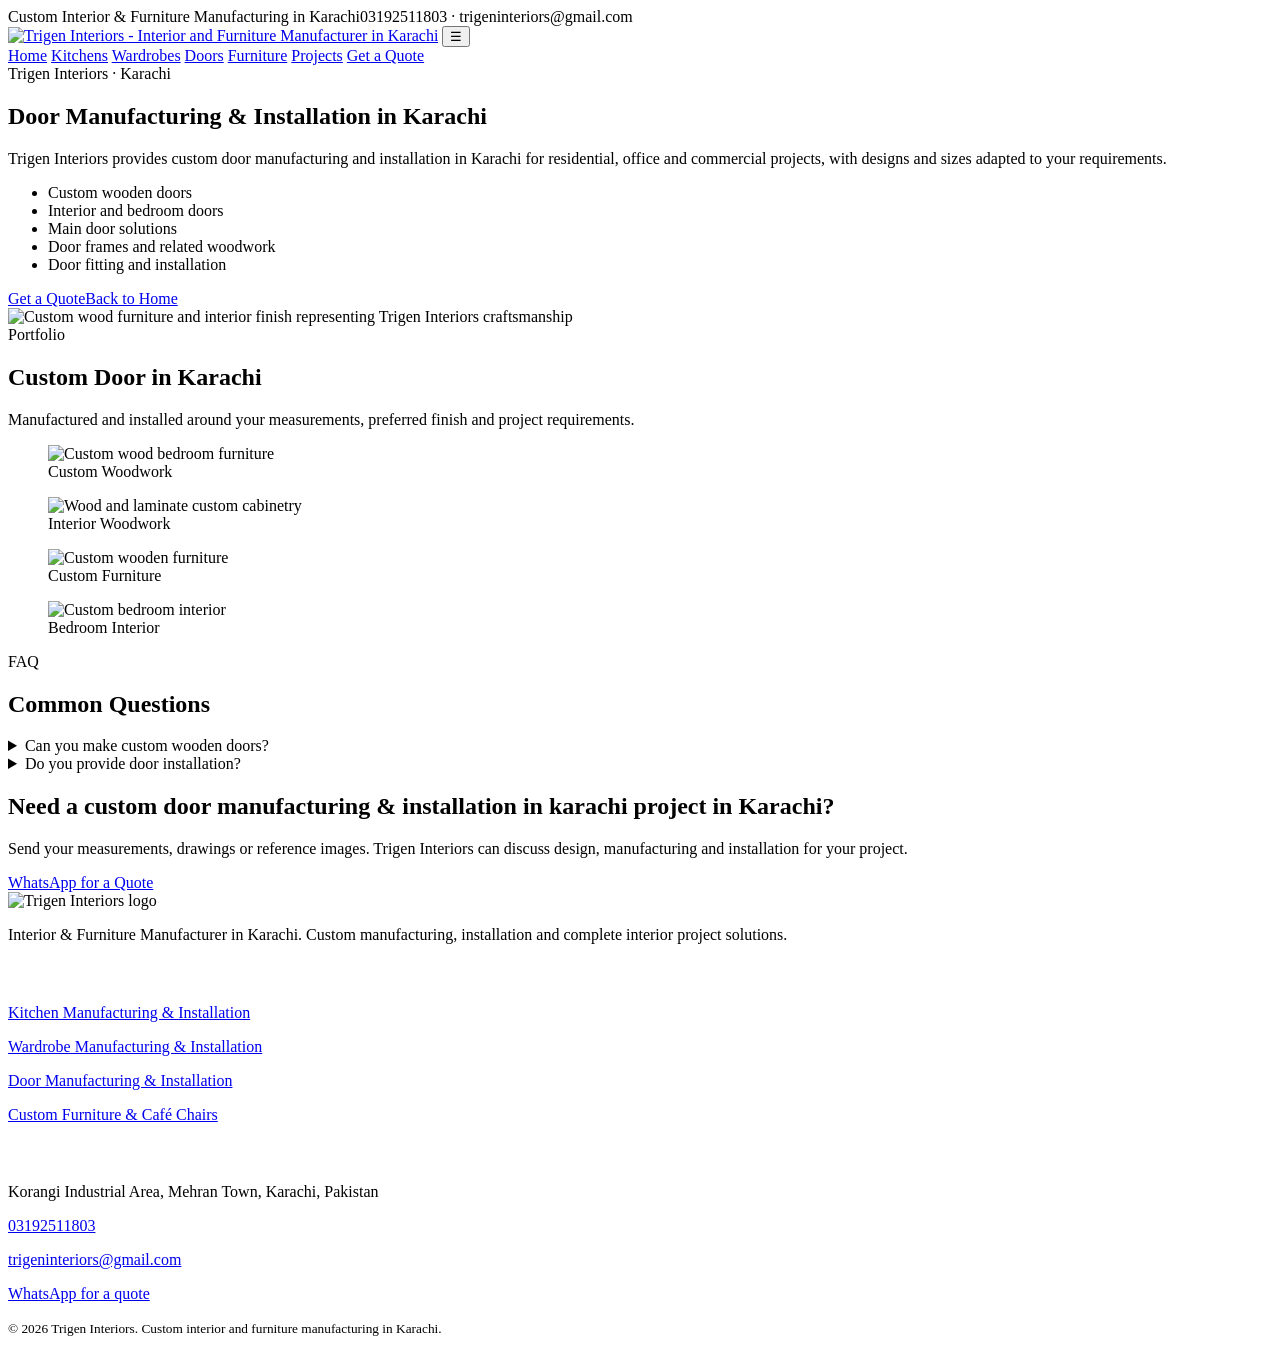
==== doors.html @ a64b908a "Add files via upload" ====
<!doctype html>
<html lang="en">
<head>
<meta charset="utf-8">
<meta name="viewport" content="width=device-width,initial-scale=1">
<meta name="theme-color" content="#17395f">
<link rel="stylesheet" href="assets/style.css">

<title>Door Manufacturing & Installation in Karachi | Trigen Interiors</title>
<meta name="description" content="Custom wooden door manufacturer in Karachi offering interior doors, main doors, door frames, custom designs, manufacturing and professional door installation.">
<link rel="canonical" href="https://trigeninteriors.com/door-manufacturing-&-installation-in-karachi/">

<script type="application/ld+json">
{
  "@context":"https://schema.org",
  "@type":"FurnitureStore",
  "name":"Trigen Interiors",
  "url":"https://trigeninteriors.com/",
  "telephone":"+92-319-2511803",
  "email":"trigeninteriors@gmail.com",
  "image":"https://trigeninteriors.com/assets/logo.webp",
  "description":"Interior and furniture manufacturer in Karachi providing custom kitchens, kitchen cabinets, wardrobes, wooden doors, office furniture, café chairs, custom furniture, interior manufacturing, installation and renovation.",
  "address":{
    "@type":"PostalAddress",
    "streetAddress":"Sector 6F, Street 13, Mehran Town, Korangi Industrial Area",
    "addressLocality":"Karachi",
    "addressRegion":"Sindh",
    "addressCountry":"PK"
  },
  "areaServed":{"@type":"City","name":"Karachi"},
  "sameAs":["https://trigeninteriors.com/"]
}
</script>

</head><body>
<header>
  <div class="topbar"><div class="container"><span>Custom Interior & Furniture Manufacturing in Karachi</span><span>03192511803 · trigeninteriors@gmail.com</span></div></div>
  <nav class="nav"><div class="container nav-inner">
    <a href="index.html" aria-label="Trigen Interiors home"><img class="logo" src="assets/logo.webp" alt="Trigen Interiors - Interior and Furniture Manufacturer in Karachi"></a>
    <button class="menu" aria-label="Open navigation">☰</button>
    <div class="nav-links">
      <a href="index.html">Home</a>
      <a href="kitchens.html">Kitchens</a>
      <a href="wardrobes.html">Wardrobes</a>
      <a href="doors.html">Doors</a>
      <a href="index.html#furniture">Furniture</a>
      <a href="index.html#projects">Projects</a>
      <a class="btn btn-primary" href="https://wa.me/923192511803">Get a Quote</a>
    </div>
  </div></nav>
</header>

<main>
<section class="service-hero"><div class="container service-grid">
<div><span class="kicker">Trigen Interiors · Karachi</span><h1>Door Manufacturing & Installation in Karachi</h1><p class="lead">Trigen Interiors provides custom door manufacturing and installation in Karachi for residential, office and commercial projects, with designs and sizes adapted to your requirements.</p>
<ul class="checklist"><li>Custom wooden doors</li><li>Interior and bedroom doors</li><li>Main door solutions</li><li>Door frames and related woodwork</li><li>Door fitting and installation</li></ul><div class="cta-row"><a class="btn btn-primary" href="https://wa.me/923192511803">Get a Quote</a><a class="btn btn-outline" href="index.html">Back to Home</a></div></div>
<div><img src="assets/bed.webp" alt="Custom wood furniture and interior finish representing Trigen Interiors craftsmanship"></div>
</div></section>
<section class="section"><div class="container"><div class="section-head"><div><span class="kicker">Portfolio</span><h2>Custom Door  in Karachi</h2></div><p>Manufactured and installed around your measurements, preferred finish and project requirements.</p></div>
<div class="gallery"><figure class="g1"><img src="assets/bed.webp" alt="Custom wood bedroom furniture" loading="lazy"><figcaption class="caption">Custom Woodwork</figcaption></figure><figure class="g2"><img src="assets/wardrobe_closed.webp" alt="Wood and laminate custom cabinetry" loading="lazy"><figcaption class="caption">Interior Woodwork</figcaption></figure><figure class="g3"><img src="assets/vanity_dark.webp" alt="Custom wooden furniture" loading="lazy"><figcaption class="caption">Custom Furniture</figcaption></figure><figure class="g4"><img src="assets/bed_light.webp" alt="Custom bedroom interior" loading="lazy"><figcaption class="caption">Bedroom Interior</figcaption></figure></div></div></section>
<section class="section section-alt"><div class="container"><div class="section-head"><div><span class="kicker">FAQ</span><h2>Common Questions</h2></div></div><div class="faq"><details><summary>Can you make custom wooden doors?</summary><p>Yes. Door designs, dimensions, materials and finishes can be customized for the project.</p></details><details><summary>Do you provide door installation?</summary><p>Yes. We provide door fitting and installation as part of the project service.</p></details></div></div></section>
<section class="section"><div class="container"><div class="cta"><h2>Need a custom door manufacturing & installation in karachi project in Karachi?</h2><p>Send your measurements, drawings or reference images. Trigen Interiors can discuss design, manufacturing and installation for your project.</p><a class="btn btn-primary" href="https://wa.me/923192511803">WhatsApp for a Quote</a></div></div></section>
</main>
<footer class="footer">
  <div class="container footer-grid">
    <div><img src="assets/logo.webp" alt="Trigen Interiors logo">
      <p>Interior & Furniture Manufacturer in Karachi. Custom manufacturing, installation and complete interior project solutions.</p>
    </div>
    <div><h3 style="color:#fff">Services</h3>
      <p><a href="kitchens.html">Kitchen Manufacturing & Installation</a></p>
      <p><a href="wardrobes.html">Wardrobe Manufacturing & Installation</a></p>
      <p><a href="doors.html">Door Manufacturing & Installation</a></p>
      <p><a href="index.html#furniture">Custom Furniture & Café Chairs</a></p>
    </div>
    <div><h3 style="color:#fff">Contact</h3>
      <p>Korangi Industrial Area, Mehran Town, Karachi, Pakistan</p>
      <p><a href="tel:+923192511803">03192511803</a></p>
      <p><a href="mailto:trigeninteriors@gmail.com">trigeninteriors@gmail.com</a></p>
      <p><a href="https://wa.me/923192511803">WhatsApp for a quote</a></p>
    </div>
  </div>
  <div class="container"><small>© 2026 Trigen Interiors. Custom interior and furniture manufacturing in Karachi.</small></div>
</footer>
<script src="assets/site.js"></script></body></html>
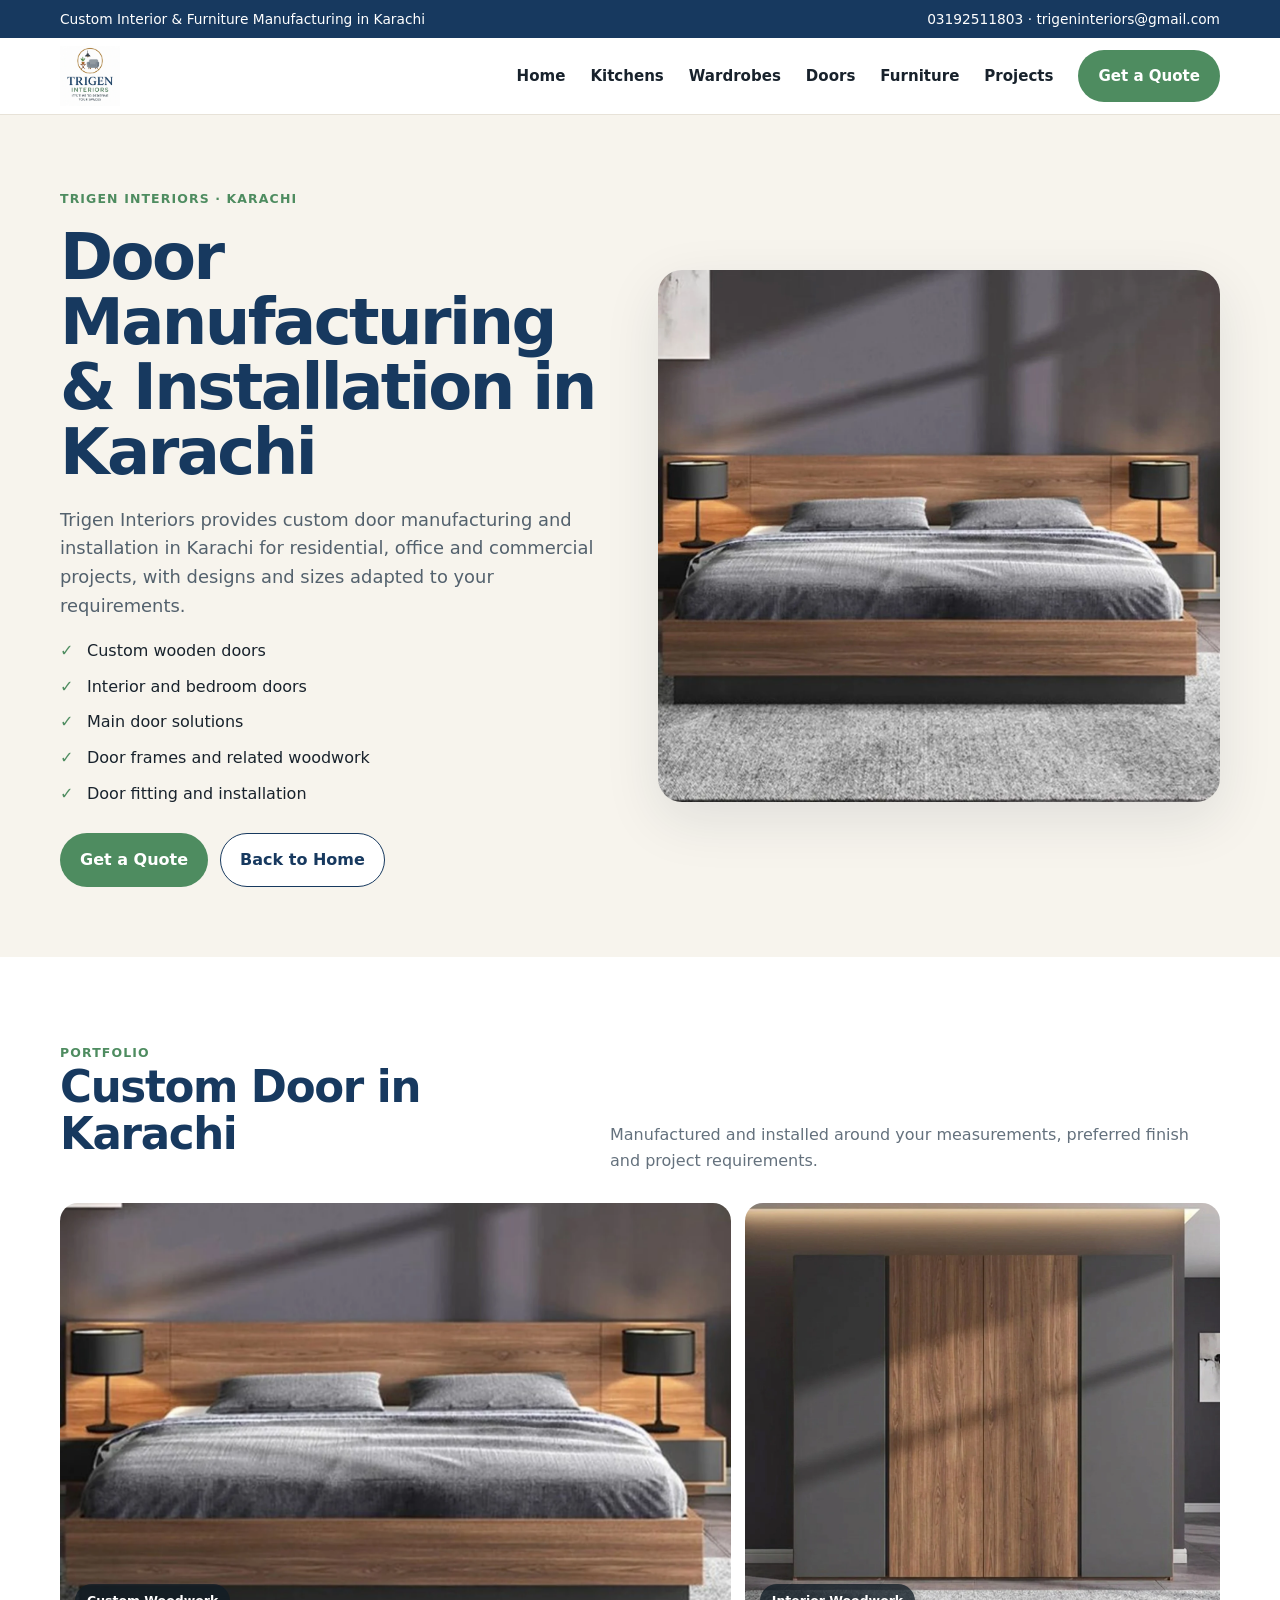
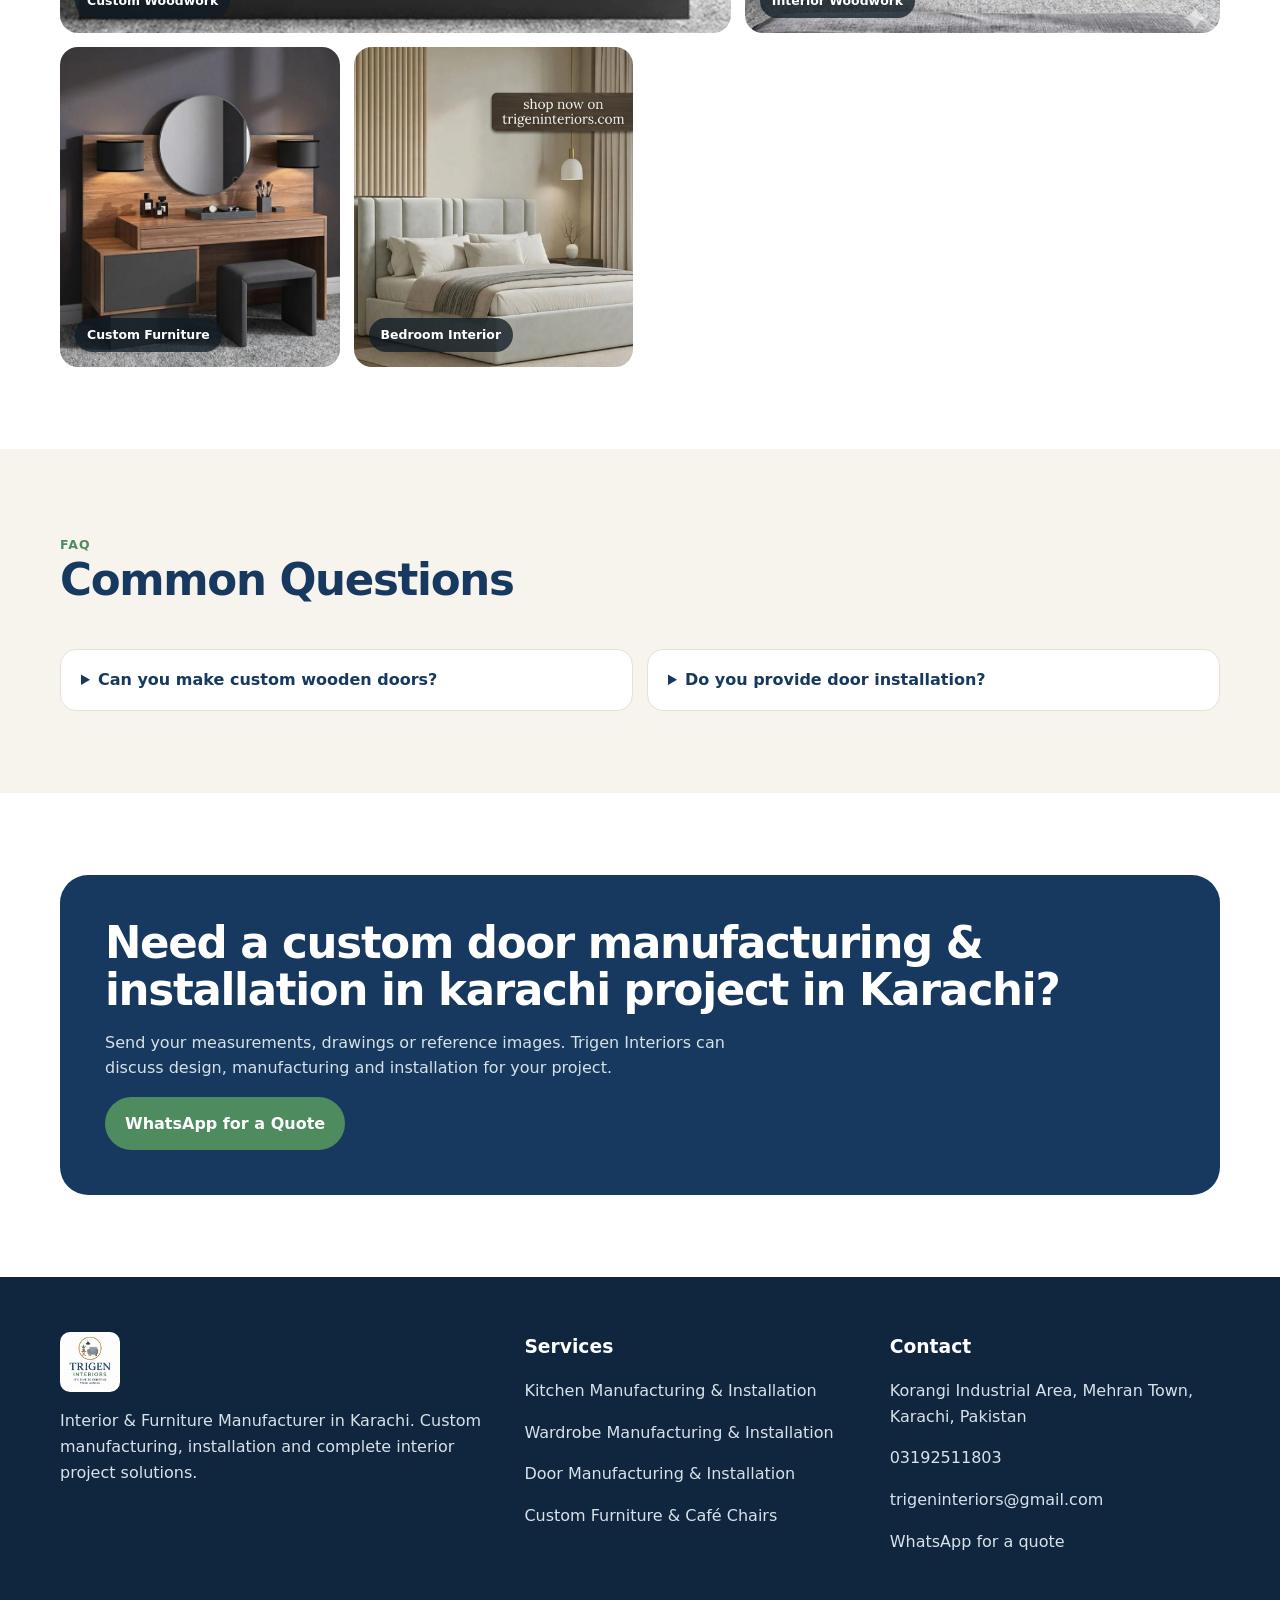
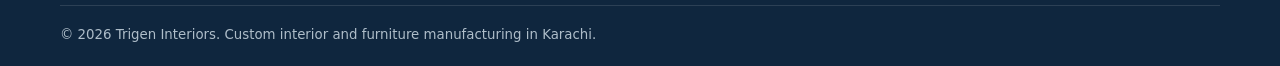
==== commit b49dcd0f: "Update doors.html" ====
--- a/doors.html
+++ b/doors.html
@@ -8,7 +8,7 @@
 
 <title>Door Manufacturing & Installation in Karachi | Trigen Interiors</title>
 <meta name="description" content="Custom wooden door manufacturer in Karachi offering interior doors, main doors, door frames, custom designs, manufacturing and professional door installation.">
-<link rel="canonical" href="https://trigeninteriors.com/door-manufacturing-&-installation-in-karachi/">
+<link rel="canonical" href="https://trigeninteriors.com/doors.html/">
 
 <script type="application/ld+json">
 {
--- a/assets/style.css
+++ b/assets/style.css
@@ -0,0 +1,100 @@
+
+:root{
+  --navy:#17395f;
+  --green:#4e8c60;
+  --gold:#b6842f;
+  --cream:#f7f4ed;
+  --ink:#18222c;
+  --muted:#64717d;
+  --white:#fff;
+  --line:#e7e2d8;
+  --shadow:0 18px 55px rgba(22,39,57,.10);
+  --radius:22px;
+}
+*{box-sizing:border-box}
+html{scroll-behavior:smooth}
+body{margin:0;font-family:Inter,ui-sans-serif,system-ui,-apple-system,BlinkMacSystemFont,"Segoe UI",sans-serif;color:var(--ink);background:#fff;line-height:1.6}
+img{max-width:100%;display:block}
+a{color:inherit}
+.container{width:min(1160px,92%);margin:auto}
+.topbar{background:var(--navy);color:#fff;font-size:.86rem}
+.topbar .container{display:flex;justify-content:space-between;gap:16px;padding:8px 0}
+.nav{position:sticky;top:0;z-index:50;background:rgba(255,255,255,.96);backdrop-filter:blur(14px);border-bottom:1px solid var(--line)}
+.nav-inner{height:76px;display:flex;align-items:center;justify-content:space-between;gap:20px}
+.logo{height:60px;width:auto}
+.nav-links{display:flex;gap:25px;align-items:center;font-size:.94rem;font-weight:650}
+.nav-links a{text-decoration:none}
+.nav-links a:hover{color:var(--green)}
+.menu{display:none;border:0;background:none;font-size:28px}
+.btn{display:inline-flex;align-items:center;justify-content:center;padding:13px 19px;border-radius:999px;text-decoration:none;font-weight:750;border:1px solid transparent;transition:.2s}
+.btn-primary{background:var(--green);color:#fff}
+.btn-primary:hover{transform:translateY(-2px);box-shadow:0 10px 24px rgba(78,140,96,.25)}
+.btn-outline{border-color:var(--navy);color:var(--navy);background:#fff}
+.hero{background:linear-gradient(135deg,#fbfaf6 0%,#f2eee5 100%);padding:72px 0 80px;overflow:hidden}
+.hero-grid{display:grid;grid-template-columns:1.02fr .98fr;gap:54px;align-items:center}
+.eyebrow{display:inline-flex;gap:8px;align-items:center;color:var(--green);font-weight:800;letter-spacing:.08em;text-transform:uppercase;font-size:.78rem}
+h1{font-size:clamp(2.5rem,5vw,4.6rem);line-height:1.02;margin:14px 0 20px;color:var(--navy);letter-spacing:-.04em}
+h2{font-size:clamp(2rem,3.4vw,3rem);line-height:1.08;margin:0 0 15px;color:var(--navy);letter-spacing:-.03em}
+h3{margin:0 0 8px;color:var(--navy)}
+.lead{font-size:1.12rem;color:#53616d;max-width:650px}
+.cta-row{display:flex;gap:12px;flex-wrap:wrap;margin-top:27px}
+.hero-image{position:relative}
+.hero-image img{width:100%;aspect-ratio:1/1;object-fit:cover;border-radius:28px;box-shadow:var(--shadow)}
+.hero-badge{position:absolute;left:-18px;bottom:20px;background:#fff;padding:16px 18px;border-radius:16px;box-shadow:var(--shadow);font-weight:750;color:var(--navy)}
+.section{padding:82px 0}
+.section-alt{background:var(--cream)}
+.section-head{display:flex;justify-content:space-between;align-items:end;gap:30px;margin-bottom:30px}
+.section-head p{max-width:610px;color:var(--muted);margin:0}
+.cards{display:grid;grid-template-columns:repeat(3,1fr);gap:20px}
+.card{background:#fff;border:1px solid var(--line);border-radius:var(--radius);padding:25px;box-shadow:0 10px 35px rgba(20,30,40,.04)}
+.card .icon{width:44px;height:44px;border-radius:13px;background:#eef6ef;color:var(--green);display:grid;place-items:center;margin-bottom:15px;font-weight:900}
+.card p{color:var(--muted);margin:8px 0 0}
+.service-links{display:inline-block;margin-top:16px;color:var(--green);font-weight:750;text-decoration:none}
+.gallery{display:grid;grid-template-columns:repeat(12,1fr);gap:14px}
+.gallery figure{margin:0;overflow:hidden;border-radius:18px;min-height:220px;position:relative;background:#eee}
+.gallery img{width:100%;height:100%;object-fit:cover;transition:transform .45s}
+.gallery figure:hover img{transform:scale(1.04)}
+.g1{grid-column:span 7;height:430px}.g2{grid-column:span 5;height:430px}
+.g3,.g4,.g5,.g6{grid-column:span 3;height:320px}
+.g7{grid-column:span 6;height:390px}.g8{grid-column:span 6;height:390px}
+.caption{position:absolute;left:15px;bottom:15px;background:rgba(17,28,38,.76);color:#fff;border-radius:999px;padding:7px 12px;font-size:.78rem;font-weight:700}
+.stats{display:grid;grid-template-columns:repeat(4,1fr);gap:15px;margin-top:25px}
+.stat{padding:22px;background:#fff;border:1px solid var(--line);border-radius:18px}
+.stat strong{display:block;color:var(--navy);font-size:1.4rem}
+.stat span{color:var(--muted);font-size:.9rem}
+.process{display:grid;grid-template-columns:repeat(4,1fr);gap:15px}
+.step{position:relative;padding:25px;background:#fff;border:1px solid var(--line);border-radius:18px}
+.num{font-size:.78rem;color:var(--green);font-weight:900;letter-spacing:.1em}
+.faq{display:grid;grid-template-columns:1fr 1fr;gap:14px}
+details{border:1px solid var(--line);border-radius:16px;padding:17px 20px;background:#fff}
+summary{cursor:pointer;font-weight:750;color:var(--navy)}
+details p{color:var(--muted);margin:12px 0 0}
+.cta{background:var(--navy);color:#fff;border-radius:28px;padding:45px}
+.cta h2{color:#fff}.cta p{color:#d7e1e8;max-width:680px}
+.footer{background:#0f263e;color:#d8e2ea;padding:55px 0 20px}
+.footer-grid{display:grid;grid-template-columns:1.3fr 1fr 1fr;gap:35px}
+.footer img{height:60px;background:#fff;border-radius:10px;padding:3px}
+.footer a{text-decoration:none}
+.footer small{display:block;margin-top:35px;padding-top:18px;border-top:1px solid rgba(255,255,255,.12);color:#aebdc9}
+.kicker{font-size:.78rem;text-transform:uppercase;letter-spacing:.09em;color:var(--green);font-weight:800}
+.service-hero{padding:70px 0;background:var(--cream)}
+.service-grid{display:grid;grid-template-columns:1fr 1fr;gap:35px;align-items:center}
+.service-grid img{border-radius:24px;box-shadow:var(--shadow)}
+.checklist{padding:0;list-style:none}.checklist li{margin:10px 0;padding-left:27px;position:relative}.checklist li:before{content:"✓";position:absolute;left:0;color:var(--green);font-weight:900}
+@media(max-width:850px){
+  .nav-links{display:none;position:absolute;left:0;right:0;top:76px;background:#fff;padding:20px 4%;flex-direction:column;align-items:flex-start;border-bottom:1px solid var(--line)}
+  .nav-links.open{display:flex}.menu{display:block}
+  .hero-grid,.service-grid{grid-template-columns:1fr}
+  .cards{grid-template-columns:1fr 1fr}.process{grid-template-columns:1fr 1fr}.stats{grid-template-columns:1fr 1fr}
+  .gallery .g1,.gallery .g2,.gallery .g7,.gallery .g8{grid-column:span 12;height:330px}
+  .gallery .g3,.gallery .g4,.gallery .g5,.gallery .g6{grid-column:span 6;height:270px}
+  .faq,.footer-grid{grid-template-columns:1fr}
+}
+@media(max-width:560px){
+  .topbar .container{font-size:.75rem}.topbar .container span:last-child{display:none}
+  .nav-inner{height:68px}.logo{height:52px}
+  .cards,.process,.stats{grid-template-columns:1fr}
+  .hero{padding:50px 0 55px}.section{padding:62px 0}
+  .gallery .g1,.gallery .g2,.gallery .g3,.gallery .g4,.gallery .g5,.gallery .g6,.gallery .g7,.gallery .g8{grid-column:span 12;height:300px}
+  .cta{padding:30px 22px}
+}
